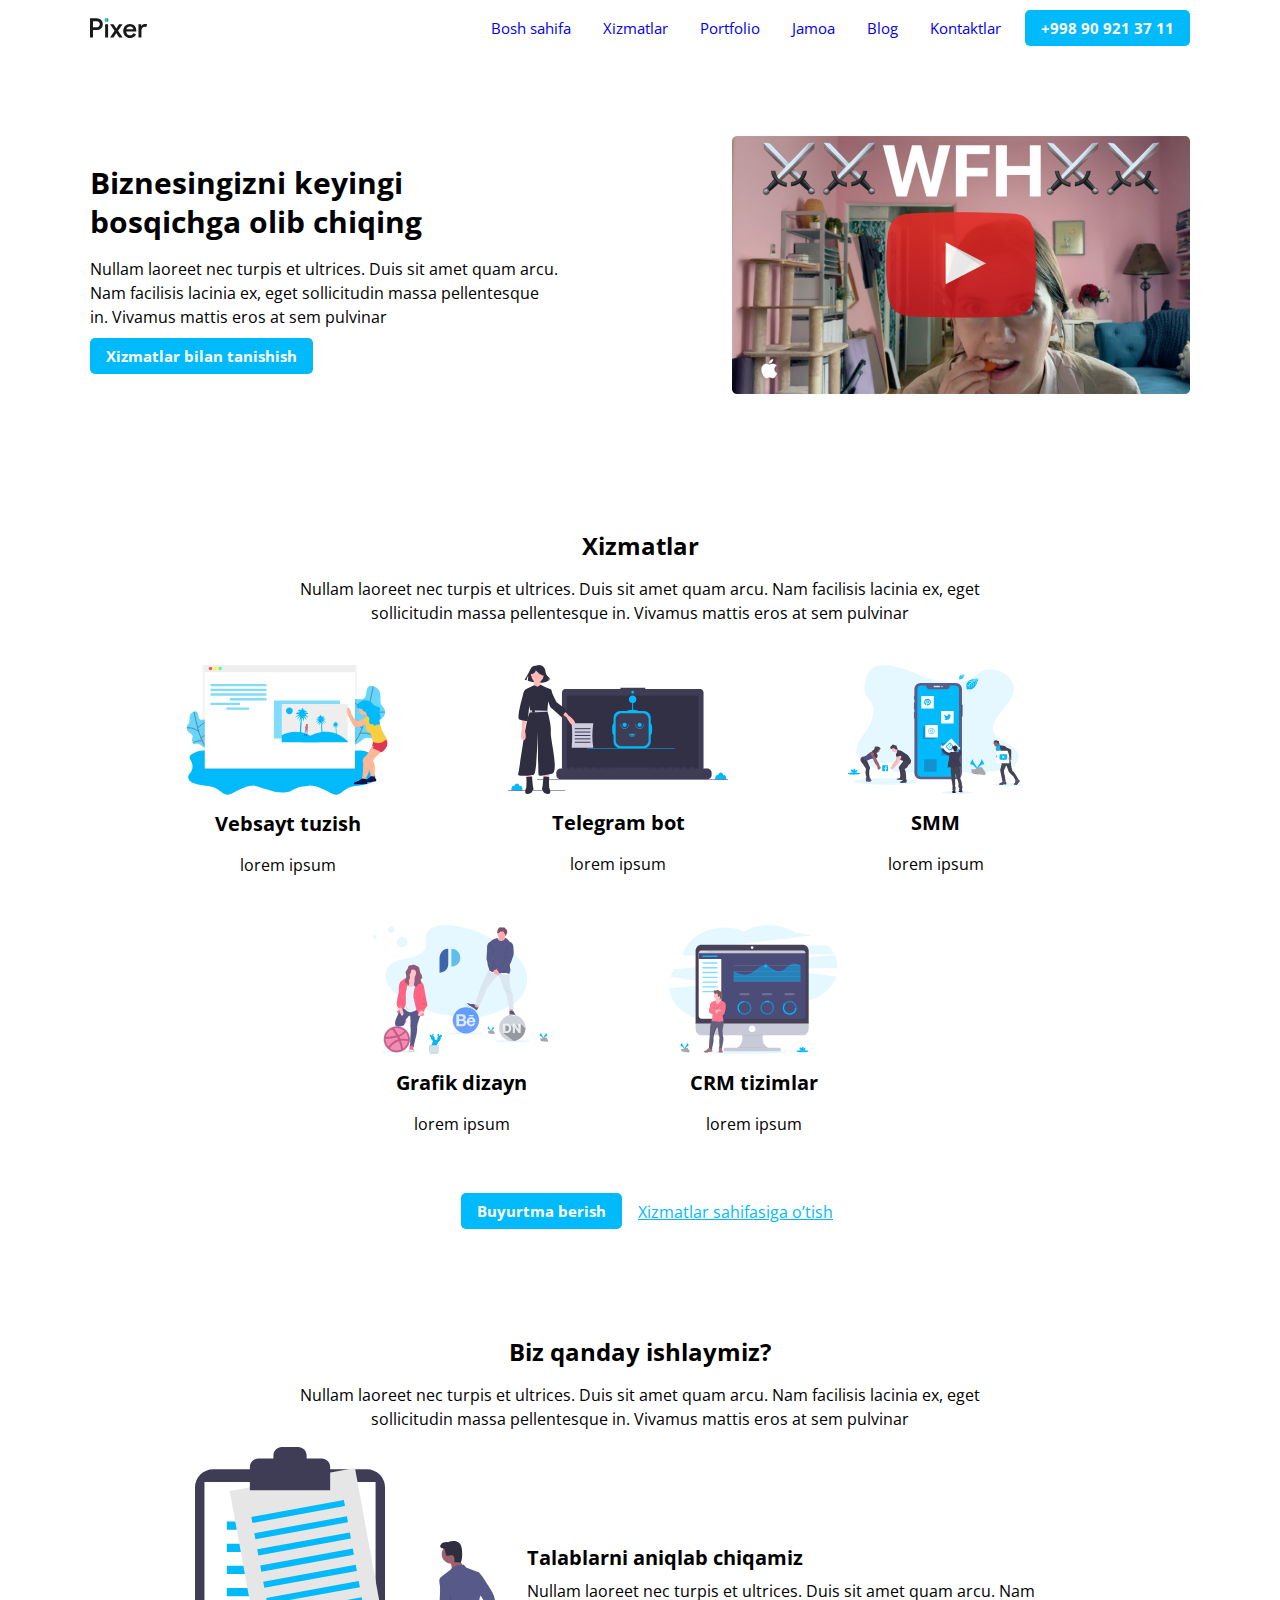
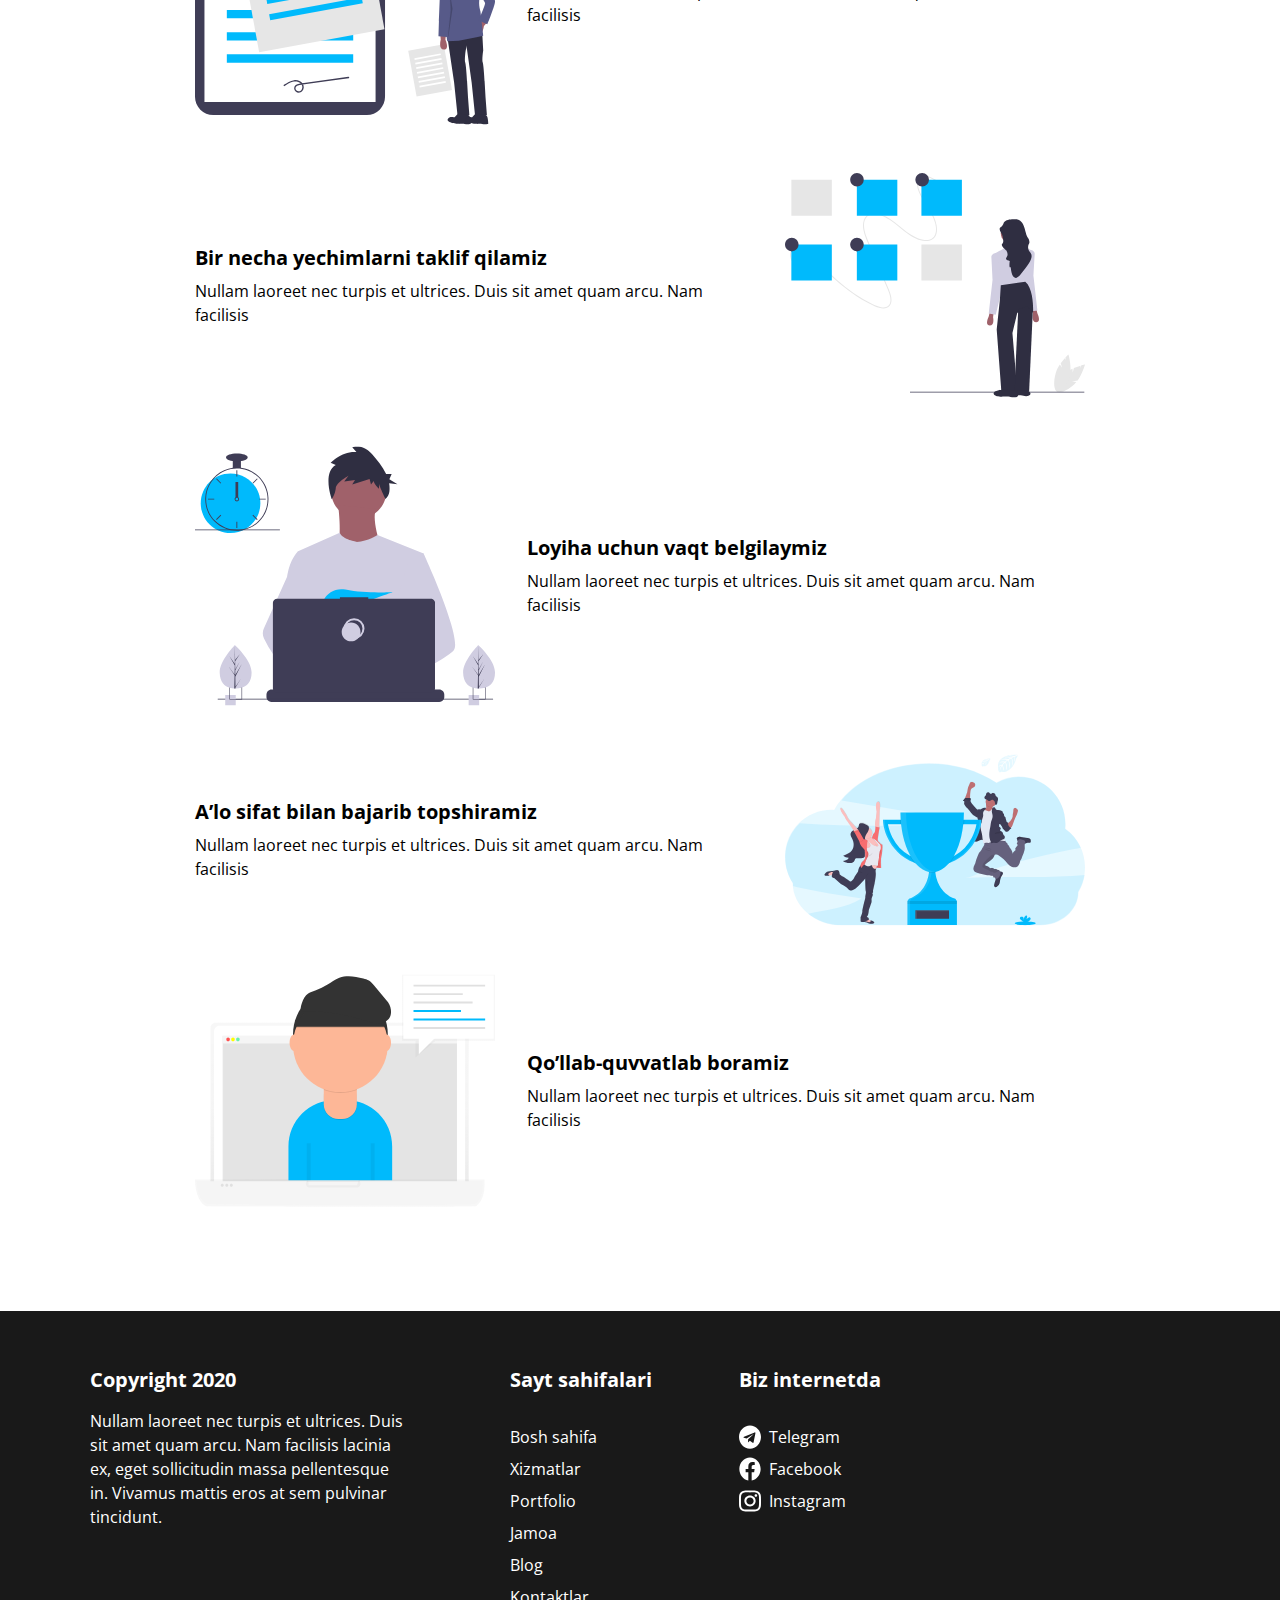
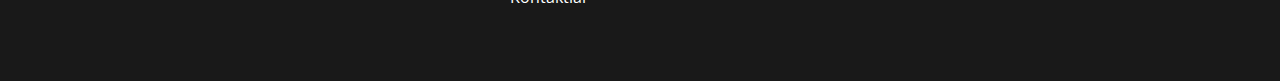
==== index.html @ 253d453e "First commit" ====
<!DOCTYPE html>
<html lang="uz">
<head>
  <meta charset="UTF-8">
  <meta name="viewport" content="width=device-width, initial-scale=1.0">
  <title>Pixer</title>
  <link rel="preconnect" href="https://fonts.googleapis.com">
  <link rel="preconnect" href="https://fonts.gstatic.com" crossorigin>
  <link href="https://fonts.googleapis.com/css2?family=Open+Sans:wdth,wght@75..100,300..800&display=swap" rel="stylesheet">
  <link rel="stylesheet" href="./css/styles.css">
</head>
<body>
  
  <header class="heding">
    <div class="container">
      <div class="heding-box">
        <a class="logo-link" href="./index.html">
          <img class="logo-img" src="./images/pixerlogo.svg"
          width="58"
          height="20"
          alt="Pixer logo">
        </a>
        
        <nav class="navigation">
          <ul class="nav-list">
            <li class="nav-iteam">
              <a  class="nav-link" href="#">Bosh sahifa</a>
            </li>
            <li class="nav-iteam">
              <a  class="nav-link" href="#">Xizmatlar</a>
            </li>
            <li class="nav-iteam">
              <a  class="nav-link" href="#">Portfolio</a>
            </li>
            <li class="nav-iteam">
              <a  class="nav-link" href="#">Jamoa</a>
            </li>
            <li class="nav-iteam">
              <a  class="nav-link" href="#">Blog</a>
            </li>
            <li class="nav-iteam">
              <a  class="nav-link" href="#">Kontaktlar</a>
            </li>
          </ul>
        </nav>
        <a class="site-link" href="tel:+998909213711">+998 90 921 37 11</a>
      </div>
    </div>
  </header>
  
  <main>
    <section class="hero-section">
      <div class="container">
        <div class="hero">
          <div class="hero-stage">
            <h1 class="hero-title">
              Biznesingizni keyingi bosqichga olib chiqing
            </h1>
            <p class="hero-text">
              Nullam laoreet nec turpis et ultrices. Duis sit amet quam arcu. Nam facilisis lacinia ex, eget sollicitudin massa pellentesque in. Vivamus mattis eros at sem pulvinar
            </p>
            <a class="site-link hero-link" href="#">
              Xizmatlar bilan tanishish
            </a>
          </div>
          <img class="hero-img" src="./images/youtube.png"
          width="458"
          height="258"
          srcset="./images/youtube.png 1x, ./images/youtube@2.png 2x"
          alt="Youtube saytidagi Pixer dagi biznesingizni keyingi bosqichga
          olib chiqing nomli vidyosi bunda bir qiz siz tomonga qarab sabzi yib turgan holda turibdi sochlari sariq rangda">
        </div>
      </div>
    </section>
    
    <section class="section-services">
      <div class="container">
        <div class="services">
          <div class="services-box">
            <h2 class="services-title">Xizmatlar</h2>
            <p class="services-text">
              Nullam laoreet nec turpis et ultrices. Duis sit amet quam arcu. Nam facilisis lacinia ex, eget sollicitudin massa pellentesque in. Vivamus mattis eros at sem pulvinar
            </p>
          </div>
          
          <ul class="services-list">
            <li class="services-iteam">
              <img class="services-img" src="./images/website.svg"
              width="203"
              height="130"
              alt="Vebsite ko'rinishi va bu vekterni rasim ko'rinishi bunda chap tarafda bir qiz usha vebsite kurinishi yinida ushlagan holda suvda suzib ketyabdi vebsitening ichida esa bir qiz bir orolda sayohat qilyabdi uining yonida darahtlar bor">
              <h3 class="header">Vebsayt tuzish</h3>
              <p class="desk">lorem ipsum</p>
            </li>
            <li class="services-iteam">
              <img class="services-img" src="./images/telegrambot.svg"
              width="222"
              height="130"
              alt="Bir qiz kampyuterni oldida turib telegram botni kursatyabdi kampyuterni rangi qora rangda qiz esa tik turgan holda qulibilan qaratib kursatyabdi kampyuter ichidagi telegram botni rangi esa kuk rangda">
              <h3 class="header">Telegram bot</h3>
              <p class="desk">lorem ipsum</p>
            </li>
            <li class="services-iteam">
              <img class="services-img" src="./images/smm.svg"
              width="177"
              height="130"
              alt="SMM xizmatining rasmi ko'rsatilgan bunda odamlar telefonga inistagram, telegram va fasebooklarni joylashtiryabdilar">
              <h3 class="header">SMM</h3>
              <p class="desk">lorem ipsum</p>
            </li>
            <li class="services-iteam">
              <img class="services-img" src="./images/grafikdesign.svg"
              width="179"
              height="130"
              alt="Grafik dizaynerlarni rasmi bunda bir yigit va qiz tasvirlangan yigit sochi sariq egnidangi kiyim tuq kuk rangda va ikta koptokni ustida chiqib olgan qizni egnida qizil kiyim va u bir oyog'i basketbol koptokni utsida turibdi">
              <h3 class="header">Grafik dizayn</h3>
              <p class="desk">lorem ipsum</p>
            </li>
            <li class="services-iteam">
              <img class="services-img" src="./images/crm.svg"
              width="169"
              height="130"
              alt="CRM xizmati rasmi bunda bir yigit va uing orqasida kampyuter ekrani turibdi yigit esa chap tomonga qarab turibdi yigitni egnida qizil kiyim va va qora burug. Kampyuter ekranida har xil grafikla chizilgan holatda turibdi.">
              <h3 class="header">CRM tizimlar</h3>
              <p class="desk">lorem ipsum</p>
            </li>
          </ul>
          
          <ul class="link-list">
            <li class="link-iteam">
              <a class="site-link hero-link services-link" href="#">
                Buyurtma berish
              </a>
            </li>
            <li class="link-iteam">
              <a class="servic-link" href="#">
                Xizmatlar sahifasiga o’tish
              </a>
            </li>
          </ul>
        </div>
      </div>
    </section>
    
    <section class="work-section">
      <div class="container">
        <div class="work">
          <div class="work-bok">
            <h2 class="work-title">Biz qanday ishlaymiz?</h2>
            <p class="work-text">
              Nullam laoreet nec turpis et ultrices. Duis sit amet quam arcu. Nam facilisis lacinia ex, eget sollicitudin massa pellentesque in. Vivamus mattis eros at sem pulvinar
            </p>
          </div>
          
          <ul class="work-list">
            <li class="work-iteam">
              <img class="work-img" src="./images/deamand.svg"
              width="300"
              height="278"
              alt="Bu rasimda bir odam ruyhatga qarab utiribdi uning qulida bitta list bor egnidagi kiyim binafsha va qora brug kiygan holda turibdi.">
              
              <div class="deamand-box">
                <h3 class="work-header">Talablarni aniqlab chiqamiz</h3>
                <p class="work-desk">
                  Nullam laoreet nec turpis et ultrices. Duis sit amet quam arcu. Nam facilisis
                </p>
              </div>
            </li>
            <li class="work-iteam iven-iteam">
              <img class="work-img iven-img" src="./images/solution.svg"
              width="300"
              height="225"
              alt="Bu rasimda bir qiz kuk va oq turt burchakli kataklarga qarab turibdi qizning sochlari uzun va sochi qora egnida oq kuylak va qora shim.">
              
              <div class="deamand-box">
                <h3 class="work-header">
                  Bir necha yechimlarni taklif qilamiz
                </h3>
                <p class="work-desk">
                  Nullam laoreet nec turpis et ultrices. Duis sit amet quam arcu. Nam facilisis
                </p>
              </div>
            </li>
            <li class="work-iteam">
              <img class="work-img" src="./images/projekt.svg"
              width="300"
              height="256"
              alt="Bu rasimda bir erkak loyiha ustida kampyuterda ishlayabdi uning kampyuteri qora va teparog'ida oq belgisi bor. Yigitning chap tarafida kuk rangli soat turibdi va kampyuterini ikkala yonida ham daraxtga uxshagan suviner turibdi.">
              
              <div class="deamand-box">
                <h3 class="work-header">Loyiha uchun vaqt belgilaymiz</h3>
                <p class="work-desk">
                  Nullam laoreet nec turpis et ultrices. Duis sit amet quam arcu. Nam facilisis
                </p>
              </div>
            </li>
            <li class="work-iteam iven-iteam">
              <img class="work-img iven-img" src="./images/quality.svg"
              width="300"
              height="171"
              alt="Bu rasimda ikki inson bir kubikni yonida turibdi ikkalasi ham kubikni ikki tarafida. Biri qiz bola biri ug'il bola. Kubikni rangi kuk rangda. Kubikning o'ng tarafidagi bola sakrab turibdi. Chap tarafidagi qiz bola esa oyog'ini kutarib turibdi.">
              
              <div class="deamand-box">
                <h3 class="work-header">
                  A’lo sifat bilan bajarib topshiramiz
                </h3>
                <p class="work-desk">
                  Nullam laoreet nec turpis et ultrices. Duis sit amet quam arcu. Nam facilisis
                </p>
              </div>
            </li>
            <li class="work-iteam">
              <img class="work-img" src="./images/support.svg"
              width="300"
              height="232"
              alt="Bu rasimda bir bola turibdi uning sochlari qora rangda egnida kuk kiyim. Orqasida esa manitor turibdi.">
              
              <div class="deamand-box">
                <h3 class="work-header">Qo’llab-quvvatlab boramiz</h3>
                <p class="work-desk">
                  Nullam laoreet nec turpis et ultrices. Duis sit amet quam arcu. Nam facilisis
                </p>
              </div>
            </li>
          </ul>
        </div>
      </div>
    </section>
  </main>
  
  <footer class="site-footer">
    <div class="container">
      <div class="footer-box">
        <div class="footer-page">
          <strong class="strong-footer">Copyright 2020</strong>
          <p class="footer-text">
            Nullam laoreet nec turpis et ultrices. Duis sit amet quam arcu. Nam facilisis lacinia ex, eget sollicitudin massa pellentesque in. Vivamus mattis eros at sem pulvinar tincidunt.
          </p>
        </div>
        
        <div class="page">
          <strong class="strong-page">Sayt sahifalari</strong>
          <ul class="page-list">
            <li class="page-iteam">
              <a  class="page-link" href="#">Bosh sahifa</a>
            </li>
            <li class="page-iteam">
              <a  class="page-link" href="#">Xizmatlar</a>
            </li>
            <li class="page-iteam">
              <a  class="page-link" href="#">Portfolio</a>
            </li>
            <li class="page-iteam">
              <a  class="page-link" href="#">Jamoa</a>
            </li>
            <li class="page-iteam">
              <a  class="page-link" href="#">Blog</a>
            </li>
            <li class="page-iteam">
              <a  class="page-link" href="#">Kontaktlar</a>
            </li>
          </ul>
        </div>

        <div class="page">
          <strong class="strong-page">Biz internetda</strong>
          <ul class="page-list">
            <li class="page-iteam">
              <a class="page-logo" href="#">
                <img class="page-img" src="./images/telegram.svg" 
                width="22"
                height="24"
                alt="Telegram logosi">
              </a>
              <a  class="page-logo page-link" href="#">Telegram</a>
            </li>
            <li class="page-iteam">
              <a class="page-logo" href="#">
                <img class="page-img" src="./images/facebook.svg" 
                width="22"
                height="24"
                alt="Telegram logosi">
              </a>
              <a  class="page-logo page-link" href="#">Facebook</a>
            </li>
            <li class="page-iteam">
              <a class="page-logo" href="#">
                <img class="page-img" src="./images/instagram.svg" 
                width="22"
                height="24"
                alt="Telegram logosi">
              </a>
              <a  class="page-logo page-link" href="#">Instagram</a>
            </li>
          </ul>
        </div>
      </div>
    </div>
  </footer>
</body>
</html>
---- css/styles.css ----
* {
  box-sizing: border-box;
}

body {
  margin: 0;
  font-family: "Open Sans", "Arial", sans-serif;
}

img {
  display: block;
  height: auto;
}

.container {
  width: 1140px;
  margin: 0 auto;
  padding: 0 20px;
}

.heding-box {
  display: flex;
  align-items: center;
}

.logo-link:hover {
  opacity: 0.8;
}

.logo-link:active {
  opacity: 0.4;
}

.navigation {
  margin-left: auto;
  margin-right: 8px;
}

.nav-list {
  display: flex;
  margin: 0;
  padding: 0;
  list-style: none;
}

.nav-iteam {
  padding: 16px;
}

.nav-iteam:hover {
  border-bottom: 3px solid #191919;
}

.nav-iteam:active {
  border-bottom: none;
  background-color: #191919B2;
}

.nav-link {
  text-decoration-line: none;
  font-size: 15px;
  font-weight: 400;
  line-height: 24px;
}

.nav-link:active {
  color: #fff;
}

.site-link {
  color: #fff;
  font-size: 15px;
  padding: 8px 16px;
  font-weight: 700;
  text-decoration-line: none;
  border-radius: 5px;
  background-color: #00bafc;
}

.site-link:hover {
  color: #00bafc;
  background-color: #fff;
  border-radius: 5px;
  border: 3px solid #00BAFC;
}

.site-link:active {
  color: #fff;
  background: #00bafc99;
  border-radius: 5px;
  border: none;
}

.hero-section {
  padding: 80px 0;
}

.hero {
  display: flex;
  justify-content: space-between;
  align-items: center;
}

.hero-stage {
  width: 470px;
}

.hero-title {
  margin-top: 0;
  margin-bottom: 16px;
  font-size: 30px;
  line-height: 130%;
}

.hero-text {
  margin-top: 0;
  margin-bottom: 16px;
  font-size: 16px;
  line-height: 24px;
}

.hero-link:hover {
  color: #fff;
  background: #00bafccc;
  border-radius: 5px;
  border: none;
}

.hero-link:active {
  color: #fff;
  background: #00bafc99;
  border-radius: 5px;
}

.section-services {
  padding: 56px 0;
}

.services-box {
  width: 719px;
  text-align: center;
  margin-right: auto;
  margin-left: auto;
}

.services-title {
  margin-top: 0;
  margin-bottom: 16px;
  font-size: 24px;
  line-height: 130%;
}

.services-text {
  margin-top: 0;
  margin-bottom: 16px;
  font-size: 16px;
  font-weight: 400;
  line-height: 24px;
}

.services-list {
  display: flex;
  flex-wrap: wrap;  
  justify-content: center;
  list-style: none;
  margin: 0;
  padding: 0;
}

.services-iteam {
  margin-right: 70px;
  padding: 24px;
}

.header {
  text-align: center;
  font-size: 20px;
  margin: 16px 0;
  line-height: 130%;
}

.desk {
  margin: 0;
  text-align: center;
  font-size: 16px;
  line-height: 24px;
}

.link-list {
  display: flex;
  margin: 0;
  padding: 0;
  margin-left: 371px;
  margin-top: 40px;
  list-style: none;
}

.link-iteam {
  margin-right: 16px;
}

.servic-link {
  color: #00bafc;
  font-size: 16px;
  font-weight: 400;
  line-height: 24px;
}

.work-section {
  padding: 56px 0;
}

.work-bok {
  width: 715px;
  text-align: center;
  margin-right: auto;
  margin-left: auto;
}

.work-title {
  margin-top: 0;
  margin-bottom: 16px;
  font-size: 24px;
  line-height: 130%;
}

.work-text {
  margin-top: 0;
  margin-bottom: 16px;
  font-size: 16px;
  line-height: 24px;
}

.work-list {
  display: flex;
  flex-direction: column;
  align-items: center;
  list-style: none;
  margin: 0 auto;
  padding: 0;
}

.work-iteam {
  display: flex;
  width: 890px;
  align-items: center;
  margin-bottom: 48px;
}

.work-img {
  margin-right: 32px;
}

.iven-img {
  margin-right: 0;
  margin-left: 32px;
}

.iven-iteam {
  flex-direction: row-reverse;
}

.work-header {
  margin-top: 0;
  margin-bottom: 8px;
  font-size: 20px;
  line-height: 130%;
}

.work-desk {
  margin: 0;
  font-size: 16px;
  line-height: 24px;
}

.site-footer {
  background-color: #191919;
}

.footer-box {
  display: flex;
  padding: 56px 0;
}

.footer-page {
  width: 320px;
  margin-right: 100px;
}

.strong-footer {
  color: #fff;
  font-size: 20px;
  font-weight: 700;
  line-height: 130%;
}

.footer-text {
  color: #fff;
  font-size: 16px;
  line-height: 150%;
}

.page {
  margin-right: 87px;
}

.strong-page {
  display: inline-block;
  margin-bottom: 16px;
  color: #fff;
  font-size: 20px;
  font-weight: 700;
  line-height: 130%;
}

.page-list {
  list-style: none;
  margin-right: 0;
  padding: 0;
}

.page-iteam {
  display: flex;
  margin-bottom: 8px;
}

.page-link {
  color: #fff;
  font-size: 16px;
  text-decoration-line: none;
  font-weight: 400;
  line-height: 24px;
}

.page-link:hover {
  color: #00bafc;
}

.page-link:active {
  opacity: 0.6;
}

.page-logo {
  color: #fff;
  margin-right: 8px;
  font-size: 16px;
  text-decoration-line: none;
  font-weight: 400;
  line-height: 24px;
}
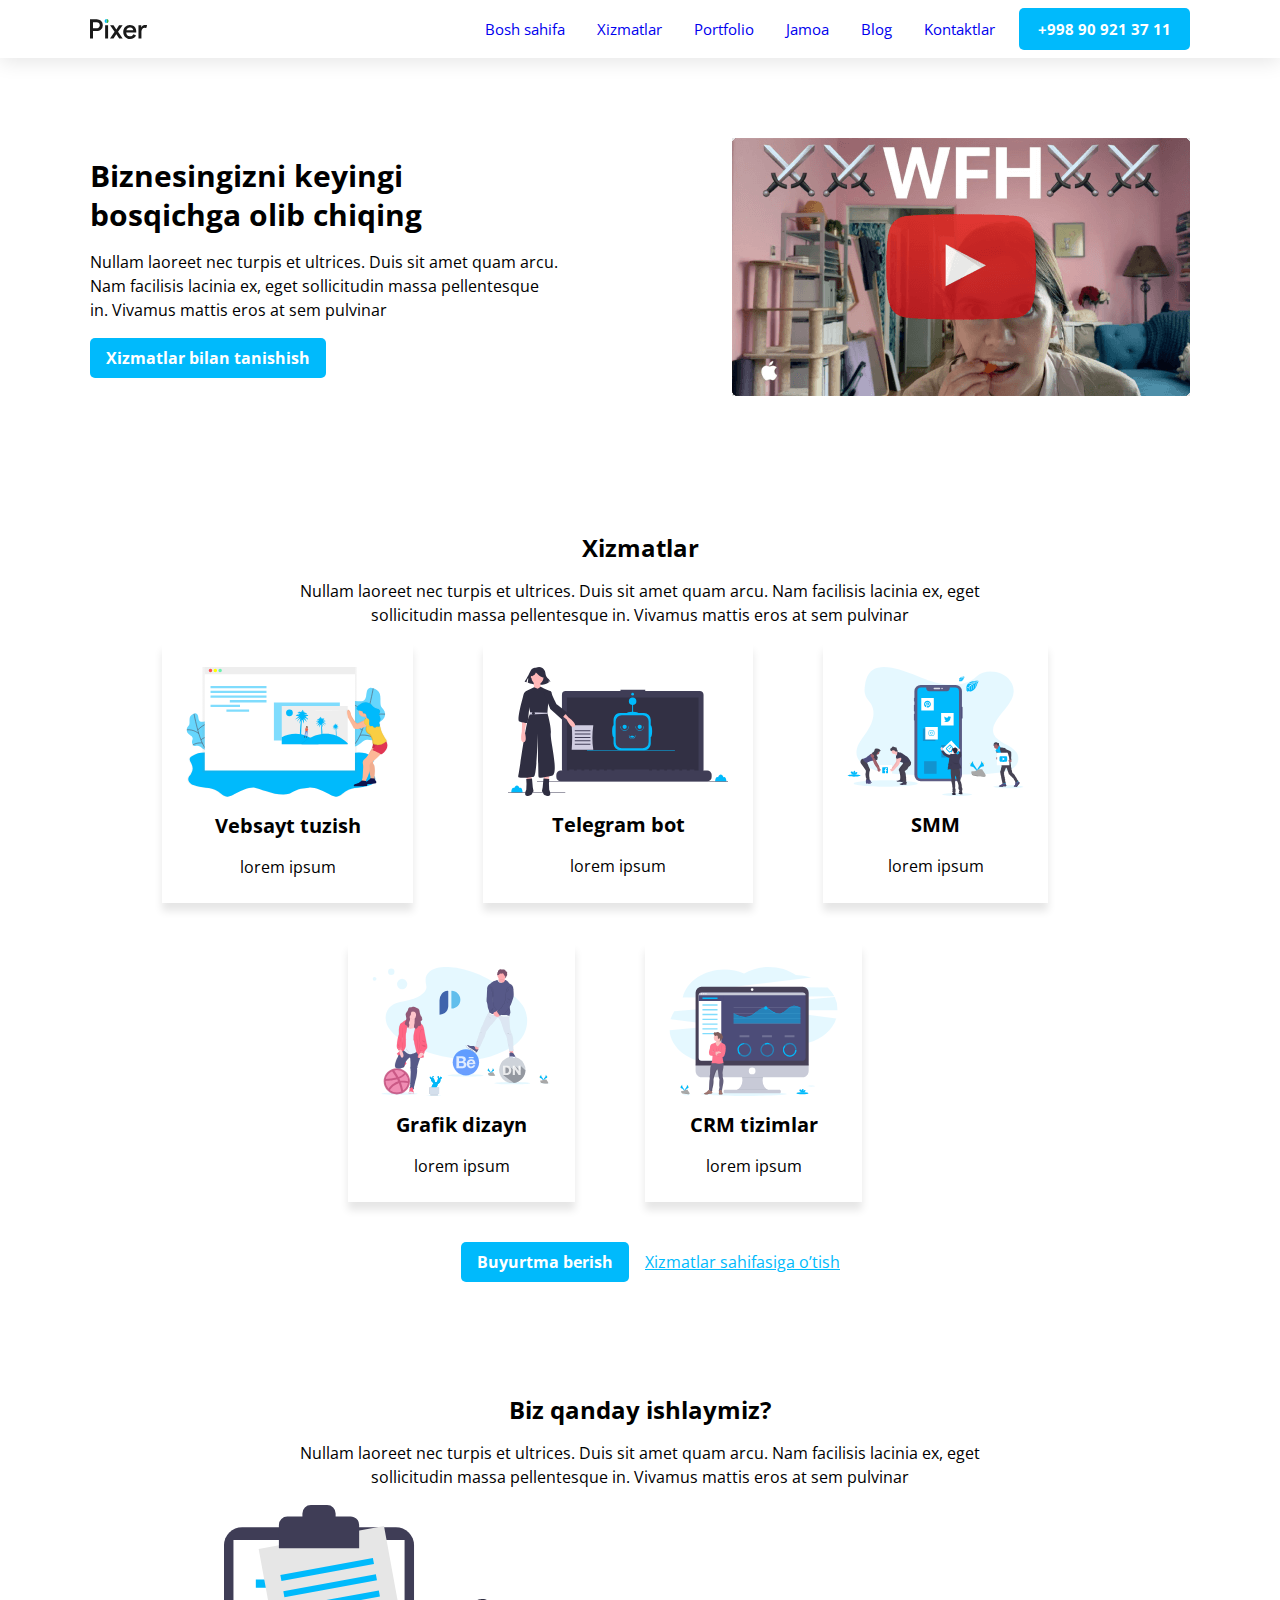
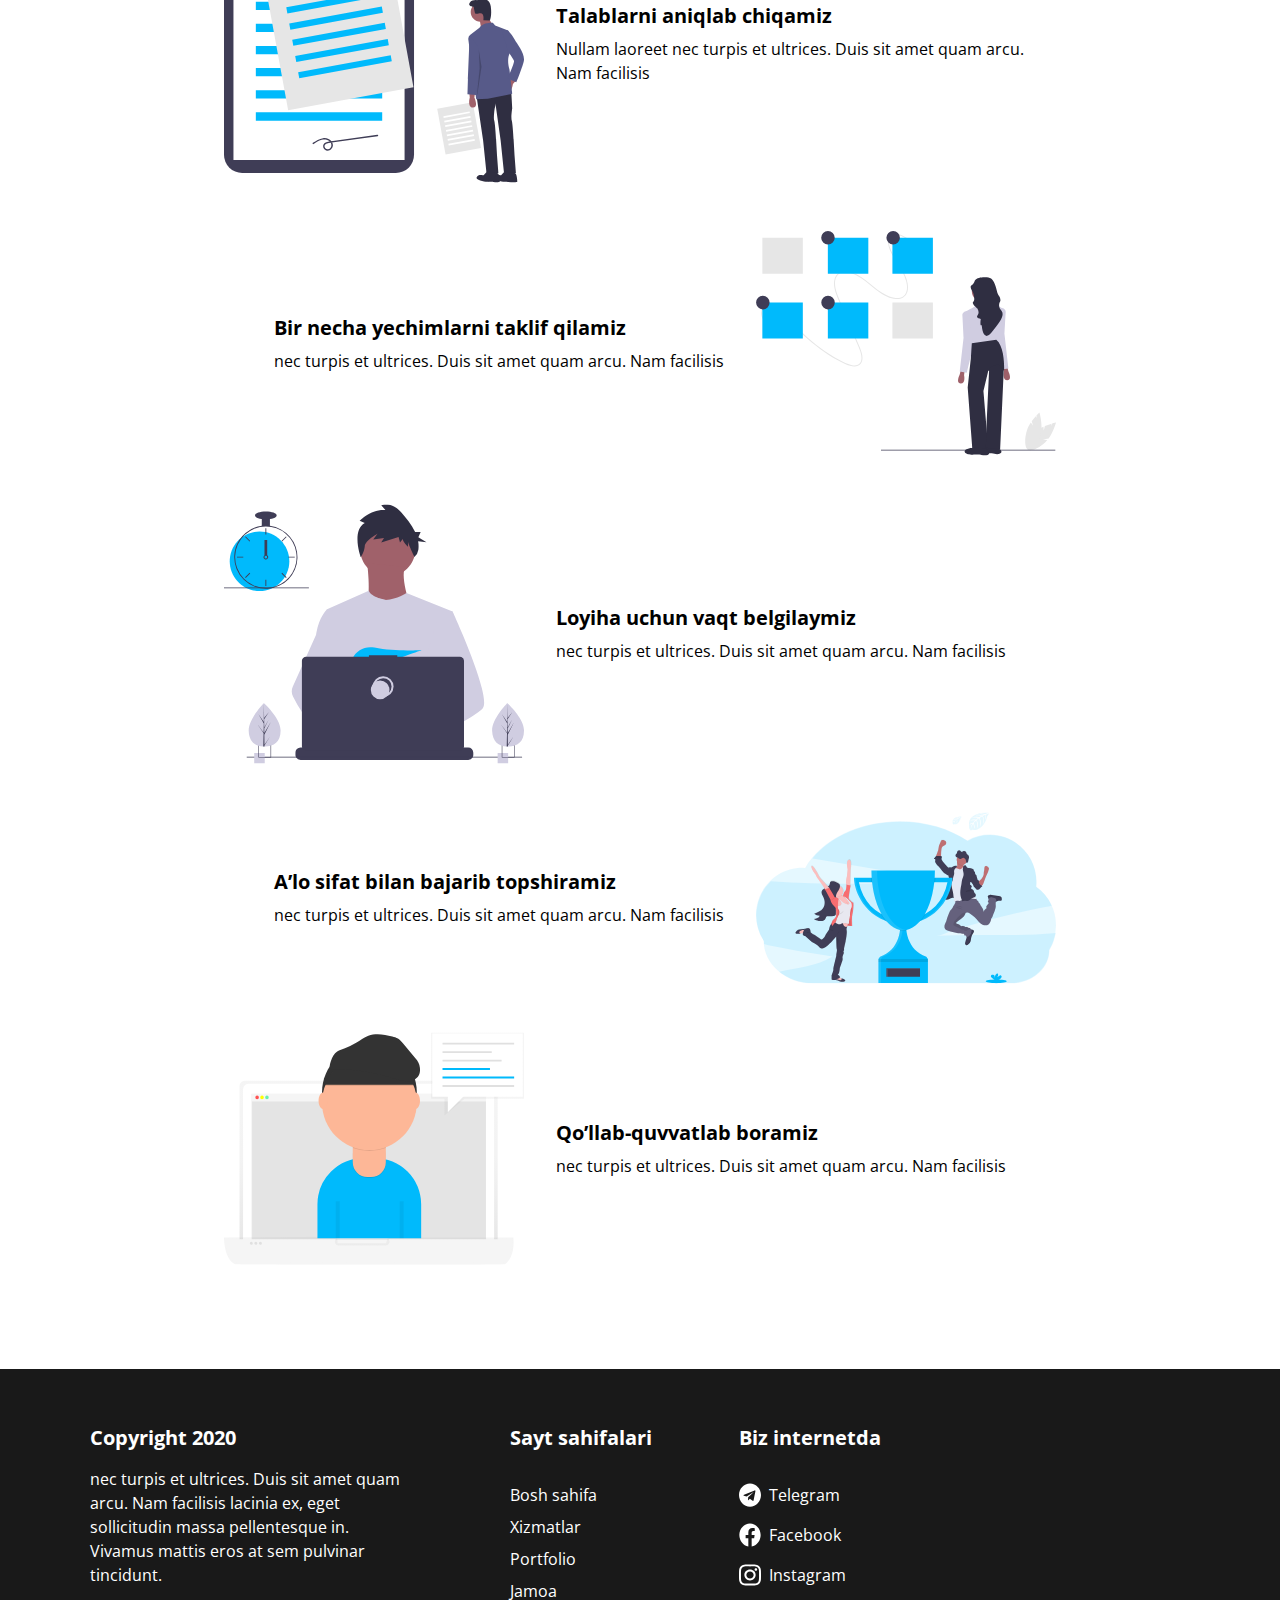
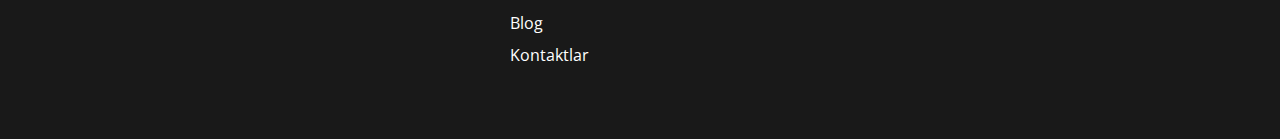
==== commit 5cac0a91: "Make changes to index.html and styles.css01~" ====
--- a/index.html
+++ b/index.html
@@ -11,6 +11,8 @@
 </head>
 <body>
   
+  <!-- header qismi boshlanishi -->
+  
   <header class="heding">
     <div class="container">
       <div class="heding-box">
@@ -48,6 +50,10 @@
     </div>
   </header>
   
+  <!-- header qismi tugashi -->
+  
+  
+  <!-- main va birinchi section boshlanishi. Biznesingizni keyingi bosqichga olib chiqing -->
   <main>
     <section class="hero-section">
       <div class="container">
@@ -59,7 +65,7 @@
             <p class="hero-text">
               Nullam laoreet nec turpis et ultrices. Duis sit amet quam arcu. Nam facilisis lacinia ex, eget sollicitudin massa pellentesque in. Vivamus mattis eros at sem pulvinar
             </p>
-            <a class="site-link hero-link" href="#">
+            <a class="hero-link" href="#">
               Xizmatlar bilan tanishish
             </a>
           </div>
@@ -72,6 +78,11 @@
         </div>
       </div>
     </section>
+    
+    <!--Biznesingizni keyingi bosqichga olib chiqing birinchi section tugashi. -->
+    
+    
+    <!-- ikkinchi section boshlanishi. Xizmatlar sectioni  -->
     
     <section class="section-services">
       <div class="container">
@@ -128,7 +139,7 @@
           
           <ul class="link-list">
             <li class="link-iteam">
-              <a class="site-link hero-link services-link" href="#">
+              <a class="hero-link services-link" href="#">
                 Buyurtma berish
               </a>
             </li>
@@ -141,6 +152,11 @@
         </div>
       </div>
     </section>
+    
+    <!-- ikkinchi section tugashi. Xizmatlar sectioni tugashi  -->
+    
+    
+    <!-- uchinchi section boshlanishi. Biz qanday ishlaymiz? sectioni. -->
     
     <section class="work-section">
       <div class="container">
@@ -177,7 +193,7 @@
                   Bir necha yechimlarni taklif qilamiz
                 </h3>
                 <p class="work-desk">
-                  Nullam laoreet nec turpis et ultrices. Duis sit amet quam arcu. Nam facilisis
+                  nec turpis et ultrices. Duis sit amet quam arcu. Nam facilisis
                 </p>
               </div>
             </li>
@@ -190,7 +206,7 @@
               <div class="deamand-box">
                 <h3 class="work-header">Loyiha uchun vaqt belgilaymiz</h3>
                 <p class="work-desk">
-                  Nullam laoreet nec turpis et ultrices. Duis sit amet quam arcu. Nam facilisis
+                  nec turpis et ultrices. Duis sit amet quam arcu. Nam facilisis
                 </p>
               </div>
             </li>
@@ -205,7 +221,7 @@
                   A’lo sifat bilan bajarib topshiramiz
                 </h3>
                 <p class="work-desk">
-                  Nullam laoreet nec turpis et ultrices. Duis sit amet quam arcu. Nam facilisis
+                  nec turpis et ultrices. Duis sit amet quam arcu. Nam facilisis
                 </p>
               </div>
             </li>
@@ -218,7 +234,7 @@
               <div class="deamand-box">
                 <h3 class="work-header">Qo’llab-quvvatlab boramiz</h3>
                 <p class="work-desk">
-                  Nullam laoreet nec turpis et ultrices. Duis sit amet quam arcu. Nam facilisis
+                  nec turpis et ultrices. Duis sit amet quam arcu. Nam facilisis
                 </p>
               </div>
             </li>
@@ -226,7 +242,11 @@
         </div>
       </div>
     </section>
+    
+    <!-- uchinchi section tugashi. Biz qanday ishlaymiz? sectioni tugashi. -->
   </main>
+  
+  <!-- footer qismi boshlanishi -->
   
   <footer class="site-footer">
     <div class="container">
@@ -234,7 +254,7 @@
         <div class="footer-page">
           <strong class="strong-footer">Copyright 2020</strong>
           <p class="footer-text">
-            Nullam laoreet nec turpis et ultrices. Duis sit amet quam arcu. Nam facilisis lacinia ex, eget sollicitudin massa pellentesque in. Vivamus mattis eros at sem pulvinar tincidunt.
+            nec turpis et ultrices. Duis sit amet quam arcu. Nam facilisis lacinia ex, eget sollicitudin massa pellentesque in. Vivamus mattis eros at sem pulvinar tincidunt.
           </p>
         </div>
         
@@ -261,41 +281,43 @@
             </li>
           </ul>
         </div>
-
+        
         <div class="page">
           <strong class="strong-page">Biz internetda</strong>
           <ul class="page-list">
             <li class="page-iteam">
-              <a class="page-logo" href="#">
+              <a class="page-logo page-link" href="https://t.me/pixer_uz" target="blank">
                 <img class="page-img" src="./images/telegram.svg" 
                 width="22"
                 height="24"
                 alt="Telegram logosi">
-              </a>
-              <a  class="page-logo page-link" href="#">Telegram</a>
-            </li>
-            <li class="page-iteam">
-              <a class="page-logo" href="#">
+                Telegram
+              </a>
+            </li>
+            <li class="page-iteam">
+              <a class="page-logo page-link" href="https://www.facebook.com/p1xeruz/" target="blank">
                 <img class="page-img" src="./images/facebook.svg" 
                 width="22"
                 height="24"
                 alt="Telegram logosi">
-              </a>
-              <a  class="page-logo page-link" href="#">Facebook</a>
-            </li>
-            <li class="page-iteam">
-              <a class="page-logo" href="#">
+                Facebook
+              </a>
+            </li>
+            <li class="page-iteam">
+              <a class="page-logo page-link" href="https://www.instagram.com/pixer.tv/" target="blank">
                 <img class="page-img" src="./images/instagram.svg" 
                 width="22"
                 height="24"
                 alt="Telegram logosi">
-              </a>
-              <a  class="page-logo page-link" href="#">Instagram</a>
+                Instagram
+              </a>
             </li>
           </ul>
         </div>
       </div>
     </div>
   </footer>
+  
+  <!-- footer qismi tugashi -->
 </body>
 </html>--- a/css/styles.css
+++ b/css/styles.css
@@ -18,6 +18,13 @@
   padding: 0 20px;
 }
 
+/* header stili boshlanishi */
+
+.heding {
+  padding: 8px 0;
+  box-shadow: 0px 4px 20px 0px #0000001a;
+}
+
 .heding-box {
   display: flex;
   align-items: center;
@@ -43,31 +50,27 @@
   list-style: none;
 }
 
-.nav-iteam {
+.nav-link {
+  text-decoration-line: none;
   padding: 16px;
-}
-
-.nav-iteam:hover {
-  border-bottom: 3px solid #191919;
-}
-
-.nav-iteam:active {
+  font-size: 15px;
+  font-weight: 400;
+  line-height: 24px;
+  border-bottom: 3px solid transparent;
+}
+
+.nav-link:hover {
+  border-bottom: solid #191919;
+}
+
+.nav-link:active {
+  color: #fff;
   border-bottom: none;
   background-color: #191919B2;
 }
 
-.nav-link {
-  text-decoration-line: none;
-  font-size: 15px;
-  font-weight: 400;
-  line-height: 24px;
-}
-
-.nav-link:active {
-  color: #fff;
-}
-
 .site-link {
+  display: inline-block;
   color: #fff;
   font-size: 15px;
   padding: 8px 16px;
@@ -75,21 +78,26 @@
   text-decoration-line: none;
   border-radius: 5px;
   background-color: #00bafc;
+  border: 3px solid transparent;
 }
 
 .site-link:hover {
   color: #00bafc;
   background-color: #fff;
   border-radius: 5px;
-  border: 3px solid #00BAFC;
+  border: solid #00BAFC;
 }
 
 .site-link:active {
   color: #fff;
-  background: #00bafc99;
-  border-radius: 5px;
-  border: none;
-}
+  background-color: #00bafc99;
+  border-radius: 5px;
+  border: 3px solid transparent;
+}
+
+/* header stili tugashi */
+
+/* Biznesingizni keyingi bosqichga olib chiqing section stili boshlanishi */
 
 .hero-section {
   padding: 80px 0;
@@ -119,6 +127,18 @@
   line-height: 24px;
 }
 
+.hero-link {
+  display: inline-block;
+  color: #fff;
+  font-size: 16px;
+  padding: 8px 16px;
+  font-weight: 700;
+  line-height: 24px;
+  text-decoration-line: none;
+  border-radius: 5px;
+  background-color: #00bafc;
+}
+
 .hero-link:hover {
   color: #fff;
   background: #00bafccc;
@@ -131,6 +151,11 @@
   background: #00bafc99;
   border-radius: 5px;
 }
+
+/* Biznesingizni keyingi bosqichga olib chiqing section stili tugashi */
+
+
+/* xizmatlar section stili boshlanishi */
 
 .section-services {
   padding: 56px 0;
@@ -168,8 +193,10 @@
 }
 
 .services-iteam {
+  margin-bottom: 40px;
   margin-right: 70px;
   padding: 24px;
+  box-shadow: 0px 8px 8px 0px #0000001a;
 }
 
 .header {
@@ -188,10 +215,10 @@
 
 .link-list {
   display: flex;
+  align-items: center;
   margin: 0;
   padding: 0;
   margin-left: 371px;
-  margin-top: 40px;
   list-style: none;
 }
 
@@ -205,6 +232,11 @@
   font-weight: 400;
   line-height: 24px;
 }
+
+/* xizmatlar section stili tugashi */
+
+
+/* Biz qanday ishlaymiz? section stili boshlanishi */
 
 .work-section {
   padding: 56px 0;
@@ -242,7 +274,7 @@
 
 .work-iteam {
   display: flex;
-  width: 890px;
+  width: 832px;
   align-items: center;
   margin-bottom: 48px;
 }
@@ -273,6 +305,11 @@
   line-height: 24px;
 }
 
+/* Biz qanday ishlaymiz? section stili tugashi. */
+
+
+/* footer stili boshlanishi. */
+
 .site-footer {
   background-color: #191919;
 }
@@ -341,10 +378,17 @@
 }
 
 .page-logo {
-  color: #fff;
+  display: flex;
+  color: #fff;
+  margin-bottom: 8px;
+  font-size: 16px;
+  text-decoration-line: none;
+  font-weight: 400;
+  line-height: 24px;
+}
+
+.page-img {
   margin-right: 8px;
-  font-size: 16px;
-  text-decoration-line: none;
-  font-weight: 400;
-  line-height: 24px;
-}+}
+
+/* footer stili tugashi. */